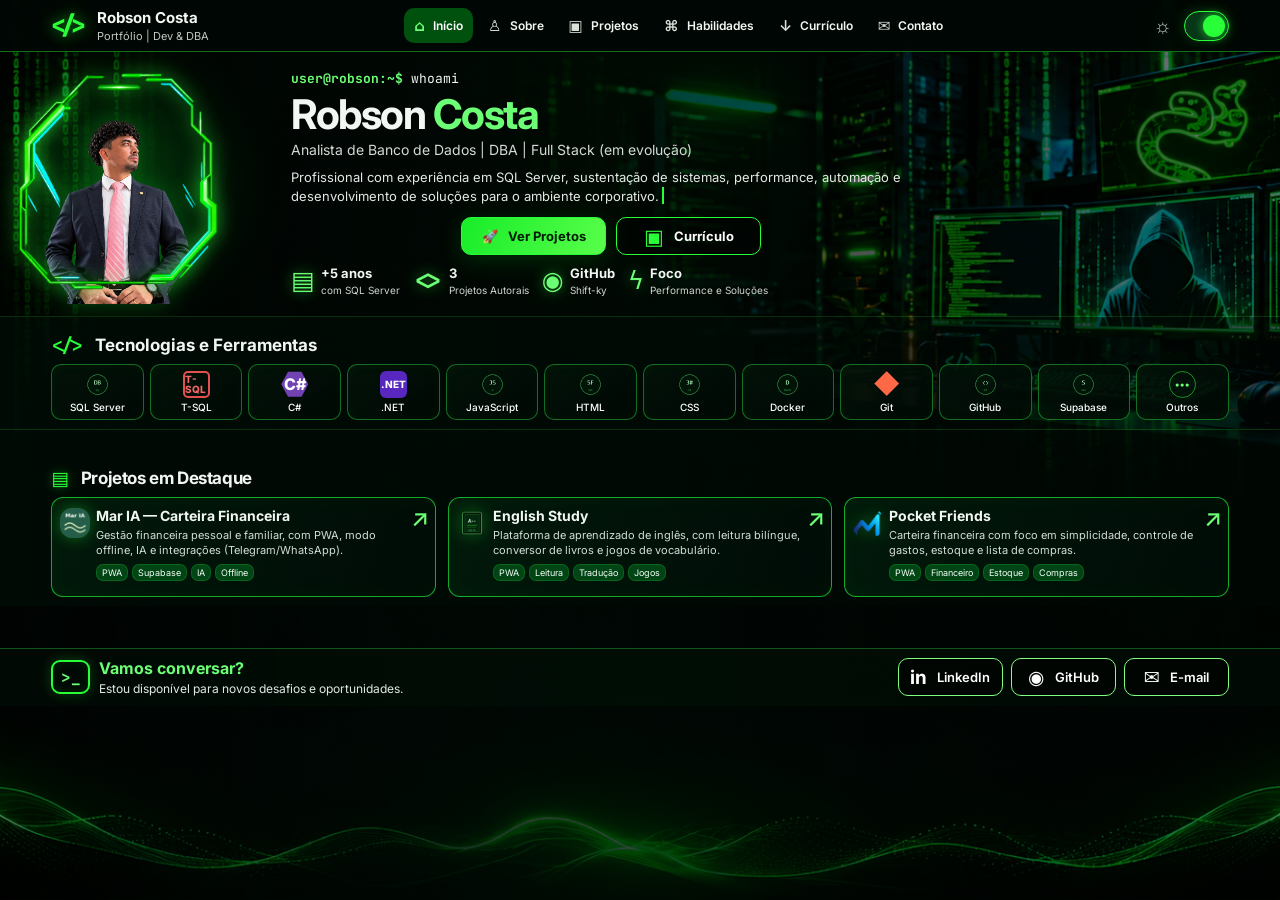
==== index.html @ 3d643eb2 "Centralizar botões de Projetos e Currículo no desktop" ====
<!doctype html>
<html lang="pt-BR">
  <head>
    <meta charset="utf-8" />
    <meta name="viewport" content="width=device-width, initial-scale=1" />
    <meta name="theme-color" content="#020805" />
    <meta name="description" content="Portfólio de Robson Costa, profissional de SQL Server, sustentação de sistemas e desenvolvimento." />
    <title>Robson Costa | Portfólio Dev &amp; DBA</title>
    <link rel="icon" href="icons/projects/mar-ia-icon-512.png" />
    <link rel="preconnect" href="https://fonts.googleapis.com" />
    <link rel="preconnect" href="https://fonts.gstatic.com" crossorigin />
    <link href="https://fonts.googleapis.com/css2?family=Inter:wght@400;500;600;700;800&family=JetBrains+Mono:wght@500;600&display=swap" rel="stylesheet" />
    <style>
:root {
  color-scheme: dark;
  --bg: #020805;
  --panel: rgba(1, 15, 8, .82);
  --panel-strong: #04140b;
  --text: #f3f7f3;
  --muted: #c1c9c3;
  --green: #29ff38;
  --green-soft: #6cff76;
  --line: rgba(41, 255, 56, .58);
  --header-height: 62px;
  font-family: Inter, system-ui, sans-serif;
}
* { box-sizing: border-box; }
html { scroll-behavior: smooth; scroll-padding-top: calc(var(--header-height) + 14px); }
body { margin: 0; color: var(--text); background: var(--bg) url("backgrounds/matrix_verde.png") center top / cover fixed no-repeat; min-width: 320px; }
body::before { content: ""; position: fixed; z-index: -1; inset: 0; background: linear-gradient(90deg, rgba(0,0,0,.45), rgba(0,8,4,.82) 36%, rgba(0,0,0,.48)); }
.matrix-overlay { display: none; }
.site-header { height: var(--header-height); width: 100%; position: sticky; top: 0; z-index: 20; display: flex; align-items: center; justify-content: space-between; gap: 22px; padding: 0 clamp(20px, 5vw, 82px); background: rgba(1, 7, 4, .93); border-bottom: 1px solid rgba(40, 255, 65, .42); backdrop-filter: blur(14px); }
.brand { display: flex; align-items: center; gap: 11px; color: var(--text); text-decoration: none; flex-shrink: 0; }
.brand-mark { font-family: "JetBrains Mono", monospace; font-size: 31px; font-weight: 800; line-height: 1; letter-spacing: -5px; color: var(--green); padding-right: 5px; text-shadow: 0 0 15px rgba(41,255,56,.65); }
.brand strong,.brand small { display: block; white-space: nowrap; }
.brand strong { font-size: 15px; line-height: 1.2; }
.brand small { margin-top: 2px; font-size: 11px; color: var(--muted); }
.main-nav { display: flex; align-items: center; justify-content: center; gap: clamp(2px, 1.1vw, 16px); }
.nav-link { display: inline-flex; align-items: center; gap: 8px; padding: 12px 15px; color: var(--text); text-decoration: none; font-size: 13px; font-weight: 600; border-radius: 10px; transition: color .18s, background .18s, transform .18s; white-space: nowrap; }
.nav-link span { font-size: 15px; color: #d9e2db; }
.nav-link:hover,.nav-link.active { color: white; background: rgba(0, 161, 27, .48); }
.nav-link:hover { transform: translateY(-1px); }
.nav-link.active span { color: var(--green-soft); }
.theme-toggle { display: flex; align-items: center; gap: 12px; border: 0; background: transparent; color: #c3d2c7; cursor: pointer; padding: 6px 0 6px 5px; flex-shrink: 0; }
.sun { font-size: 20px; line-height: 1; }
.switch { width: 45px; height: 30px; border: 1px solid var(--green); border-radius: 99px; background: #073618; position: relative; box-shadow: 0 0 13px rgba(41,255,56,.22); }
.switch i { position: absolute; top: 3px; right: 3px; width: 22px; height: 22px; background: var(--green); border-radius: 50%; box-shadow: 0 0 10px rgba(41,255,56,.75); transition: transform .2s; }
.menu-toggle { display: none; }
main { position: relative; z-index: 1; width: min(100%, 1600px); margin: auto; }
.hero { min-height: 402px; display: grid; grid-template-columns: minmax(250px, 27%) minmax(490px, 43%) 1fr; align-items: center; position: relative; padding: 16px clamp(28px, 5vw, 82px) 22px; isolation: isolate; overflow: hidden; border-bottom: 1px solid rgba(38, 255, 59, .16); }
.hero-art { position: absolute; z-index: -1; inset: 0; background: linear-gradient(90deg, rgba(2,8,5,.12), rgba(2,8,5,.08) 45%, rgba(2,8,5,.12)); }
.portrait-stage { width: min(100%, 330px); height: 368px; justify-self: center; position: relative; display: grid; place-items: end center; scroll-margin-top: 80px; }
.portrait-glow { position: absolute; width: 75%; height: 75%; bottom: 13%; border-radius: 50%; background: rgba(13, 255, 52, .18); filter: blur(40px); }
.portrait { position: relative; z-index: 1; height: 101%; width: 89%; object-fit: contain; object-position: center bottom; filter: drop-shadow(0 0 12px rgba(26,255,54,.24)); }
.portrait-frame { position: absolute; z-index: 2; inset: 0; width: 100%; height: 100%; object-fit: fill; filter: drop-shadow(0 0 9px rgba(41,255,56,.7)); pointer-events: none; }
.hero-content { max-width: 590px; padding: 8px 0 0 2px; }
.terminal-line { margin: 0 0 9px; font-family: "JetBrains Mono", monospace; font-size: 15px; }
.terminal-line span { color: var(--green-soft); font-weight: 700; }
h1 { margin: 0; font-size: clamp(38px, 4vw, 51px); letter-spacing: -1.5px; line-height: 1.1; }
h1 em { color: var(--green-soft); font-style: normal; }
.role { margin: 5px 0 18px; color: #d5dad6; font-size: clamp(14px, 1.25vw, 17px); }
.intro { max-width: 530px; margin: 0; color: #e5e9e6; font-size: 15px; line-height: 1.52; }
.cursor { display: inline-block; width: 2px; height: 17px; vertical-align: -3px; margin-left: 3px; background: var(--green); animation: blink 1s step-end infinite; }
@keyframes blink { 50% { opacity: 0; } }
.hero-actions { display: flex; flex-wrap: wrap; gap: 18px; margin-top: 19px; }
.button { min-height: 46px; min-width: 178px; display: inline-flex; align-items: center; justify-content: center; gap: 10px; padding: 0 18px; border: 1.5px solid var(--green); border-radius: 10px; color: white; text-decoration: none; font-size: 14px; font-weight: 700; transition: transform .18s, box-shadow .18s, background .18s; }
.button:hover,.contact-button:hover { transform: translateY(-2px); box-shadow: 0 0 18px rgba(41,255,56,.25); }
.button-primary { color: #001d06; background: linear-gradient(115deg, #17ec29, #59ff4a); box-shadow: 0 5px 22px rgba(20,255,38,.16); }
.button-outline { background: rgba(0,0,0,.45); }
.button-outline span { font-size: 21px; color: var(--green); }
.stats { display: flex; align-items: center; gap: clamp(15px, 2vw, 29px); margin-top: 27px; scroll-margin-top: 88px; }
.stat { min-width: max-content; display: flex; align-items: center; gap: 8px; color: var(--text); text-decoration: none; }
.stat-icon { color: var(--green-soft); font-size: 30px; line-height: 1; text-shadow: 0 0 14px rgba(41,255,56,.55); }
.stat-icon.code { font-family: "JetBrains Mono", monospace; font-weight: 700; }
.stat-icon.github { font-size: 34px; }
.stat-icon.bolt { font-size: 39px; }
.stat strong,.stat small { display: block; white-space: nowrap; }
.stat strong { font-size: 15px; }
.stat small { margin-top: 3px; color: #d0d7d1; font-size: 10px; }
.section-wrap { padding-left: clamp(22px, 5vw, 82px); padding-right: clamp(22px, 5vw, 82px); }
.technology-section { padding-top: 11px; padding-bottom: 16px; border-bottom: 1px solid rgba(38,255,59,.17); background: linear-gradient(90deg, rgba(0,14,7,.68), rgba(0,9,5,.45)); }
.section-kicker { display: flex; align-items: center; gap: 11px; margin: 0 0 8px; font-size: 17px; line-height: 1.4; }
.kicker-icon { font-family: "JetBrains Mono", monospace; color: var(--green); font-size: 22px; font-weight: 700; }
.technology-grid { display: grid; grid-template-columns: repeat(12, minmax(72px, 1fr)); gap: 11px; }
.technology-card { min-height: 77px; display: flex; flex-direction: column; justify-content: center; align-items: center; gap: 4px; padding: 6px; border: 1px solid rgba(52,255,78,.4); border-radius: 10px; background: linear-gradient(145deg, rgba(3,20,10,.83), rgba(0,9,5,.91)); box-shadow: inset 0 0 14px rgba(24,255,51,.035); color: white; font-size: 11px; font-weight: 500; transition: transform .16s,border-color .16s; }
.technology-card:hover { transform: translateY(-3px); border-color: var(--green); }
.technology-card img { width: 35px; height: 35px; object-fit: contain; }
.text-logo { width: 36px; height: 35px; display: grid; place-items: center; font-weight: 800; line-height: 1; }
.sql-logo { color: #ef6868; font-size: 13px; border: 2px solid #e35050; border-radius: 5px; }
.csharp-logo { width: 34px; height: 34px; background: #7042b2; color: white; font-size: 16px; clip-path: polygon(25% 4%,75% 4%,100% 50%,75% 96%,25% 96%,0 50%); }
.dotnet-logo { background: #5727bf; color: white; font-size: 13px; border-radius: 6px; }
.git-logo { color: #ff6847; font-size: 34px; transform: rotate(0deg); }
.more-logo { border: 1px solid rgba(41,255,56,.55); border-radius: 50%; color: var(--green-soft); letter-spacing: 1px; font-size: 13px; }
.projects-section { padding-top: 15px; padding-bottom: 30px; background: linear-gradient(90deg, rgba(0,13,7,.66), rgba(0,8,4,.72)); }
.section-title { display: flex; align-items: center; gap: 12px; margin: 0 0 14px; font-size: 22px; letter-spacing: -.4px; }
.title-icon { color: var(--green); font-size: 24px; text-shadow: 0 0 10px rgba(41,255,56,.5); }
.projects-grid { display: grid; grid-template-columns: repeat(3, minmax(0, 1fr)); gap: 26px; }
.project-card { min-height: 132px; display: grid; grid-template-columns: 58px 1fr 19px; align-items: start; gap: 13px; position: relative; padding: 15px 16px; border: 1px solid rgba(32,255,61,.65); border-radius: 12px; background: linear-gradient(110deg, rgba(2,28,12,.9), rgba(0,12,7,.92)); box-shadow: inset 0 0 24px rgba(20,255,40,.035); transition: transform .18s, box-shadow .18s; }
.project-card:hover { transform: translateY(-3px); box-shadow: 0 7px 25px rgba(0,255,45,.1), inset 0 0 22px rgba(20,255,40,.04); }
.project-icon { width: 52px; height: 52px; margin-top: 2px; border-radius: 12px; object-fit: contain; filter: drop-shadow(0 0 8px rgba(40,255,53,.35)); }
.project-copy h3 { margin: 1px 0 7px; font-size: 16px; line-height: 1.25; }
.project-copy p { margin: 0; color: #d4ddd6; font-size: 12px; line-height: 1.5; }
.tags { display: flex; flex-wrap: wrap; gap: 6px; margin-top: 9px; }
.tags span { padding: 4px 9px; border: 1px solid rgba(40,255,56,.18); border-radius: 7px; background: rgba(2,95,28,.66); color: #f5fff5; font-size: 10px; line-height: 1; }
.project-link { color: var(--green-soft); font-size: 24px; font-weight: 500; line-height: 1; text-decoration: none; }
.project-link:hover { color: white; }
.contact-section { min-height: 108px; position: relative; display: flex; align-items: center; justify-content: space-between; gap: 24px; padding: 18px clamp(22px, 5vw, 82px); overflow: hidden; border-top: 1px solid rgba(53,255,70,.31); background: linear-gradient(90deg, rgba(0,10,5,.88), rgba(0,17,6,.7), rgba(0,10,5,.88)); }
.wave-divider { display: none; }
.contact-intro,.contact-actions { position: relative; z-index: 1; }
.contact-intro { display: flex; align-items: center; gap: 17px; }
.terminal-icon { width: 53px; height: 46px; display: grid; place-items: center; border: 2px solid var(--green); border-radius: 9px; color: var(--green-soft); font-family: "JetBrains Mono", monospace; font-size: 22px; font-weight: 700; box-shadow: 0 0 13px rgba(41,255,56,.23), inset 0 0 12px rgba(41,255,56,.1); }
.contact-intro h2 { margin: 0 0 3px; color: var(--green-soft); font-size: 19px; }
.contact-intro p { margin: 0; color: #e3e9e4; font-size: 14px; }
.contact-actions { display: flex; gap: 18px; }
.contact-button { min-width: 168px; min-height: 47px; display: flex; align-items: center; justify-content: center; gap: 10px; padding: 0 14px; border: 1.3px solid #80ff7f; border-radius: 10px; background: rgba(0,0,0,.48); color: white; text-decoration: none; font-weight: 600; transition: transform .18s, box-shadow .18s; }
.contact-button b { font-size: 19px; }
body.light-theme { color-scheme: light; --bg: #e9f1e9; --panel: rgba(241,255,242,.9); --panel-strong: #effbf0; --text: #122117; --muted: #46564a; --line: rgba(0,131,29,.45); background-color: var(--bg); }
body.light-theme::before { background: rgba(230,242,231,.74); }
body.light-theme .site-header { background: rgba(239,250,240,.95); }
body.light-theme .nav-link,body.light-theme .stat { color: #122117; }
body.light-theme .nav-link span,body.light-theme .stat small { color: #435247; }
body.light-theme .hero-art { opacity: .17; }
body.light-theme .role,body.light-theme .intro,body.light-theme .contact-intro p,.light-theme .project-copy p { color: #26372a; }
body.light-theme .technology-section,body.light-theme .projects-section { background: rgba(237,249,238,.72); }
body.light-theme .technology-card,body.light-theme .project-card { background: rgba(244,255,245,.92); color: #142217; }
body.light-theme .contact-section { background: rgba(227,244,229,.92); }
body.light-theme .contact-button { color: #122117; background: rgba(255,255,255,.75); }
body.light-theme .switch i { transform: translateX(-14px); background: #e8ff87; }
@media (max-width: 1200px) {
  .site-header { padding-inline: 25px; gap: 10px; }
  .nav-link { padding-inline: 10px; font-size: 12px; gap: 5px; }
  .hero { grid-template-columns: minmax(210px, 25%) minmax(420px, 55%) 1fr; padding-inline: 28px; }
  .technology-grid { grid-template-columns: repeat(6, minmax(75px, 1fr)); }
  .projects-grid { gap: 14px; }
  .project-card { grid-template-columns: 44px 1fr 16px; gap: 9px; padding: 13px 11px; }
  .project-icon { width: 42px; height: 42px; }
  .contact-button { min-width: 130px; }
}
@media (max-width: 850px) {
  :root { --header-height: 60px; }
  .site-header { padding-inline: 19px; }
  .menu-toggle { width: 38px; height: 38px; display: flex; flex-direction: column; align-items: center; justify-content: center; gap: 5px; margin-left: auto; border: 1px solid rgba(41,255,56,.5); border-radius: 8px; background: rgba(0,20,8,.8); cursor: pointer; }
  .menu-toggle span { width: 18px; height: 2px; background: var(--green); }
  .main-nav { display: none; position: absolute; top: calc(var(--header-height) - 1px); right: 12px; left: 12px; align-items: stretch; flex-direction: column; padding: 10px; border: 1px solid rgba(41,255,56,.45); border-radius: 0 0 13px 13px; background: rgba(1,9,4,.98); box-shadow: 0 12px 24px rgba(0,0,0,.45); }
  .main-nav.open { display: flex; }
  .nav-link { padding: 12px 14px; font-size: 14px; }
  .theme-toggle { margin-left: 0; }
  .hero { grid-template-columns: minmax(190px, 34%) 1fr; gap: 20px; min-height: 390px; padding-inline: 23px; }
  .hero-art { left: 20%; }
  .portrait-stage { height: 320px; }
  .hero-content { padding: 0; }
  h1 { font-size: clamp(35px, 6vw, 46px); }
  .stats { flex-wrap: wrap; gap: 14px 22px; }
  .projects-grid { grid-template-columns: 1fr; }
  .project-card { grid-template-columns: 56px 1fr 22px; padding: 15px; }
  .project-icon { width: 50px; height: 50px; }
  .contact-section { align-items: flex-start; flex-direction: column; }
  .contact-actions { width: 100%; }
  .contact-button { flex: 1; }
}
@media (max-width: 560px) {
  body { background-position: 42% top; }
  .brand-mark { font-size: 26px; }
  .brand strong { font-size: 14px; }
  .brand small { font-size: 10px; }
  .theme-toggle { gap: 7px; }
  .switch { width: 39px; height: 27px; }
  .switch i { width: 19px; height: 19px; }
  body.light-theme .switch i { transform: translateX(-11px); }
  .hero { display: flex; flex-direction: column; gap: 0; padding: 20px 20px 25px; text-align: center; }
  .hero-art { inset: 0; background-position: 67% center; opacity: .44; }
  .portrait-stage { width: min(73vw, 280px); height: min(77vw, 290px); min-height: 230px; margin: 0 auto 7px; }
  .hero-content { width: 100%; }
  .terminal-line { font-size: 13px; }
  h1 { font-size: 40px; }
  .role { font-size: 13px; margin-bottom: 12px; }
  .intro { font-size: 13px; }
  .hero-actions { justify-content: center; gap: 10px; margin-top: 16px; }
  .button { min-width: 0; min-height: 43px; padding-inline: 13px; font-size: 12px; }
  .stats { justify-content: center; gap: 12px 18px; margin-top: 22px; }
  .stat { gap: 5px; text-align: left; }
  .stat-icon { font-size: 24px; }
  .stat-icon.github { font-size: 27px; }
  .stat-icon.bolt { font-size: 32px; }
  .stat strong { font-size: 12px; }
  .stat small { font-size: 9px; }
  .section-wrap { padding-inline: 18px; }
  .technology-section { padding-top: 13px; }
  .section-kicker { font-size: 15px; }
  .technology-grid { grid-template-columns: repeat(3, minmax(0, 1fr)); gap: 8px; }
  .technology-card { min-height: 72px; }
  .projects-section { padding-top: 16px; padding-bottom: 21px; }
  .section-title { font-size: 19px; }
  .project-copy h3 { font-size: 14px; }
  .project-copy p { font-size: 11px; }
  .tags { gap: 5px; }
  .tags span { padding: 4px 7px; font-size: 9px; }
  .contact-section { padding: 18px; gap: 17px; }
  .contact-intro { gap: 11px; }
  .terminal-icon { width: 45px; height: 42px; font-size: 19px; }
  .contact-intro h2 { font-size: 17px; }
  .contact-intro p { font-size: 11px; }
  .contact-actions { gap: 7px; }
  .contact-button { min-width: 0; min-height: 42px; gap: 6px; padding: 0 8px; font-size: 11px; }
}
@media (prefers-reduced-motion: reduce) { html { scroll-behavior: auto; } *,*::before,*::after { animation-duration: .01ms !important; animation-iteration-count: 1 !important; transition-duration: .01ms !important; } }



/* Ajustes aplicados à página principal publicada */
:root { --header-height: 62px; }
.site-header { gap: 14px; }
.brand-mark { font-size: 25px; }
.main-nav { gap: 5px; }
.nav-link { padding: 8px 10px; font-size: 11px; }
.hero { min-height: 330px; padding-top: 8px; padding-bottom: 12px; gap: 12px; }
.portrait-stage { width: min(100%, 270px); height: 295px; }
.portrait { max-height: 270px; }
h1 { font-size: clamp(34px, 3.3vw, 44px); }
.role { margin-bottom: 10px; font-size: 14px; }
.intro { max-width: 460px; font-size: 13px; line-height: 1.4; }
.hero-actions { gap: 10px; margin-top: 13px; }
.stats { gap: 16px; margin-top: 17px; }
.technology-section { padding-top: 8px; padding-bottom: 11px; }
.section-kicker, .section-title { margin-bottom: 10px; }
.technology-grid { gap: 8px; }
.technology-card { min-height: 58px; gap: 3px; font-size: 10px; }
.projects-section { padding-top: 10px; padding-bottom: 18px; }
.projects-grid { gap: 10px; }
.project-card { min-height: 112px; grid-template-columns: 46px 1fr 18px; gap: 9px; padding: 11px 12px; }
.project-icon { width: 44px; height: 44px; }
.project-copy h3 { font-size: 14px; }
.project-copy p { margin-top: 4px; font-size: 10px; line-height: 1.35; }
.tags { gap: 4px; }
.tags span { padding: 3px 6px; font-size: 9px; }
.contact-section { min-height: 88px; padding-top: 12px; padding-bottom: 12px; }
.contact-intro h2 { font-size: 17px; }
.contact-intro p { font-size: 11px; }
.contact-button { min-width: 105px; min-height: 38px; padding: 0 10px; font-size: 11px; }

@media (max-width: 850px) {
  .hero { min-height: 320px; }
  .portrait-stage { width: min(100%, 245px); height: 270px; }
  .stats { gap: 10px 15px; margin-top: 14px; }
}

@media (max-width: 560px) {
  :root { --header-height: 56px; }
  .hero { min-height: 0; padding: 12px 16px 18px; }
  .portrait-stage { width: min(64vw, 220px); height: min(66vw, 225px); min-height: 190px; margin-bottom: 4px; }
  h1 { font-size: 34px; }
  .role { margin: 5px 0 8px; font-size: 12px; }
  .intro { max-width: 100%; font-size: 12px; line-height: 1.35; }
  .hero-actions { gap: 8px; margin-top: 11px; }
  .stats { gap: 8px 12px; margin-top: 12px; }
  .technology-section { padding-top: 9px; padding-bottom: 10px; }
  .section-kicker { font-size: 14px; }
  .technology-grid { gap: 6px; }
  .technology-card { min-height: 52px; font-size: 9px; }
  .projects-section { padding-top: 10px; padding-bottom: 14px; }
  .section-title { font-size: 17px; }
  .project-card { min-height: 0; grid-template-columns: 38px 1fr 14px; gap: 8px; padding: 9px; }
  .project-icon { width: 36px; height: 36px; }
  .project-copy h3 { font-size: 13px; }
  .project-copy p { margin-bottom: 7px; font-size: 10px; }
  .contact-section { min-height: 0; padding: 14px 16px; gap: 12px; }
  .contact-actions { gap: 6px; }
  .contact-button { min-height: 36px; }
}


@media (max-width: 900px) {
  .hero { min-height: 350px; }
  .portrait-stage { height: 260px; }
  .portrait { width: 78%; height: 86%; }
  .technology-card { min-height: 56px; }
}
@media (max-width: 640px) {
  .hero { min-height: 0; padding-top: 12px; padding-bottom: 20px; }
  .portrait-stage { height: 175px; }
  .portrait { width: min(58%, 170px); height: 92%; }
  .hero-content { padding-top: 0; }
  .intro { font-size: 13px; line-height: 1.45; }
  .hero-actions { margin-top: 12px; }
  .technology-section { padding-top: 8px; padding-bottom: 12px; }
  .technology-grid { gap: 7px; }
  .technology-card { min-height: 44px; }
  .projects-section { padding-top: 10px; padding-bottom: 15px; }
  .projects-grid { gap: 9px; }
  .project-card { min-height: 94px; padding: 9px 10px; }
  .project-card p { font-size: 10px; line-height: 1.35; }
  .contact-section { min-height: 0; padding-top: 16px; padding-bottom: 16px; }
}

/* Layout compacto para desktop, com todos os blocos na mesma tela. */
@media (min-width: 851px) {
  :root { --header-height: 52px; }
  .site-header { padding-inline: clamp(22px, 4vw, 64px); gap: 12px; }
  .nav-link { padding: 8px 10px; font-size: 12px; }

  .hero {
    min-height: 0;
    grid-template-columns: minmax(180px, 25%) minmax(0, 570px) 1fr;
    gap: 16px;
    padding: 10px clamp(22px, 4vw, 64px) 12px;
  }
  .portrait-stage { width: min(100%, 236px); height: clamp(198px, 33vh, 242px); left: -80px; }
  .portrait { width: 78%; height: 86%; }
  .hero-content { max-width: 680px; margin-inline-start: calc(-1 * clamp(32px, 18vw - 160px, 108px)); padding: 0; }
  .terminal-line { margin-bottom: 5px; font-size: 13px; }
  h1 { font-size: clamp(34px, 3.2vw, 44px); }
  .role { margin: 4px 0 10px; font-size: 14px; }
  .intro { max-width: 620px; font-size: 13px; line-height: 1.45; }
  .hero-actions { justify-content: center; gap: 10px; margin-top: 12px; }
  .button { min-height: 38px; min-width: 145px; font-size: 13px; }
  .stats { flex-wrap: wrap; gap: 7px 13px; margin-top: 10px; }
  .stat { gap: 6px; }
  .stat strong { font-size: 13px; }
  .stat-icon, .stat-icon.github, .stat-icon.bolt { font-size: 25px; }

  .section-wrap { padding-inline: clamp(22px, 4vw, 64px); }
  .technology-section, .projects-section { padding-block: 7px 9px; }
  .technology-section { padding-top: 17px; }
  .projects-section { padding-top: 37px; }
  .section-kicker, .section-title { margin-bottom: 6px; font-size: 17px; line-height: 1.25; }
  .kicker-icon, .title-icon { font-size: 19px; }
  .technology-grid { grid-template-columns: repeat(12, minmax(0, 1fr)); gap: 6px; }
  .technology-card { min-height: 56px; padding: 4px 2px; font-size: 10px; }
  .technology-card img, .text-logo { width: 27px; height: 27px; }
  .sql-logo, .dotnet-logo, .more-logo { font-size: 10px; }
  .git-logo { font-size: 26px; }

  .projects-grid { gap: 12px; }
  .project-card { min-height: 100px; grid-template-columns: 30px minmax(0, 1fr) 16px; gap: 6px; padding: 8px; }
  .project-icon { width: 30px; height: 30px; }
  .project-copy h3 { margin-bottom: 4px; font-size: 14px; }
  .project-copy p { margin-bottom: 5px; font-size: 11px; line-height: 1.35; }
  .tags { gap: 4px; margin-top: 6px; }
  .tags span { padding: 3px 5px; }

  .contact-section { min-height: 58px; margin-top: 42px; gap: 12px; padding: 9px clamp(22px, 4vw, 64px); }
  .contact-intro { gap: 9px; }
  .terminal-icon { width: 39px; height: 34px; font-size: 16px; flex-shrink: 0; }
  .contact-intro h2 { font-size: 16px; }
  .contact-intro p { font-size: 12px; }
  .contact-actions { gap: 8px; }
  .contact-button { min-width: 105px; min-height: 38px; padding-inline: 10px; font-size: 13px; }
}

@media (min-width: 851px) and (max-width: 1000px) {
  .nav-link span { display: none; }
}

</style>
  </head>
  <body>
    <div class="matrix-overlay" aria-hidden="true"></div>
    <header class="site-header">
      <a class="brand" href="#inicio" aria-label="Robson Costa, página inicial">
        <span class="brand-mark" aria-hidden="true">&lt;/&gt;</span>
        <span><strong>Robson Costa</strong><small>Portfólio | Dev &amp; DBA</small></span>
      </a>
      <button class="menu-toggle" aria-label="Abrir menu" aria-expanded="false"><span></span><span></span><span></span></button>
      <nav class="main-nav" aria-label="Navegação principal">
        <a class="nav-link active" href="#inicio"><span>⌂</span> Início</a>
        <a class="nav-link" href="#sobre"><span>♙</span> Sobre</a>
        <a class="nav-link" href="#projetos"><span>▣</span> Projetos</a>
        <a class="nav-link" href="#habilidades"><span>⌘</span> Habilidades</a>
        <a class="nav-link" href="https://github.com/Shift-ky/Curriculum/raw/refs/heads/main/curriculum/ROBSON1.1.pdf" download="ROBSON1.1.pdf"><span>↓</span> Currículo</a>
        <a class="nav-link" href="#contato"><span>✉</span> Contato</a>
      </nav>
      <button class="theme-toggle" aria-label="Alternar tema claro e escuro" title="Alternar tema"><span class="sun">☼</span><span class="switch"><i></i></span></button>
    </header>

    <main>
      <section class="hero" id="inicio" aria-labelledby="hero-title">
        <div class="hero-art" aria-hidden="true"></div>
        <div class="portrait-stage" id="sobre">
          <div class="portrait-glow"></div>
          <img class="portrait-frame" src="frames/Moldura%20Octogonal%20Neon%20Verde%20Transparente.png" alt="" />
          <img class="portrait" src="portrait/robson-transparent.png" alt="Retrato de Robson Costa" />
        </div>
        <div class="hero-content">
          <p class="terminal-line"><span>user@robson:~$</span> whoami</p>
          <h1 id="hero-title">Robson <em>Costa</em></h1>
          <p class="role">Analista de Banco de Dados | DBA | Full Stack (em evolução)</p>
          <p class="intro">Profissional com experiência em SQL Server, sustentação de sistemas, performance, automação e desenvolvimento de soluções para o ambiente corporativo.<b class="cursor" aria-hidden="true"></b></p>
          <div class="hero-actions">
            <a class="button button-primary" href="#projetos"><span aria-hidden="true">🚀</span> Ver Projetos</a>
            <a class="button button-outline" href="https://github.com/Shift-ky/Curriculum/raw/refs/heads/main/curriculum/ROBSON1.1.pdf" download="ROBSON1.1.pdf" target="_blank" rel="noopener noreferrer"><span aria-hidden="true">▣</span> Currículo</a>
          </div>
          <div class="stats" id="experiencia">
            <div class="stat"><span class="stat-icon database" aria-hidden="true">▤</span><div><strong>+5 anos</strong><small>com SQL Server</small></div></div>
            <div class="stat"><span class="stat-icon code" aria-hidden="true">&lt;&gt;</span><div><strong>3</strong><small>Projetos Autorais</small></div></div>
            <a class="stat stat-link" href="https://github.com/Shift-ky" target="_blank" rel="noreferrer"><span class="stat-icon github" aria-hidden="true">◉</span><div><strong>GitHub</strong><small>Shift-ky</small></div></a>
            <div class="stat"><span class="stat-icon bolt" aria-hidden="true">ϟ</span><div><strong>Foco</strong><small>Performance e Soluções</small></div></div>
          </div>
        </div>
      </section>

      <section class="technology-section section-wrap" id="habilidades" aria-labelledby="technology-title">
        <h2 class="section-kicker" id="technology-title"><span class="kicker-icon">&lt;/&gt;</span> Tecnologias e Ferramentas</h2>
        <div class="technology-grid">
          <div class="technology-card"><img src="icons/technologies/sql-server.png" alt="" /><span>SQL Server</span></div>
          <div class="technology-card"><span class="text-logo sql-logo">T-SQL</span><span>T-SQL</span></div>
          <div class="technology-card"><span class="text-logo csharp-logo">C#</span><span>C#</span></div>
          <div class="technology-card"><span class="text-logo dotnet-logo">.NET</span><span>.NET</span></div>
          <div class="technology-card"><img src="icons/technologies/javascript.png" alt="" /><span>JavaScript</span></div>
          <div class="technology-card"><img src="icons/technologies/html.png" alt="" /><span>HTML</span></div>
          <div class="technology-card"><img src="icons/technologies/css.png" alt="" /><span>CSS</span></div>
          <div class="technology-card"><img src="icons/technologies/docker.png" alt="" /><span>Docker</span></div>
          <div class="technology-card"><span class="text-logo git-logo">◆</span><span>Git</span></div>
          <div class="technology-card"><img src="icons/technologies/github.png" alt="" /><span>GitHub</span></div>
          <div class="technology-card"><img src="icons/technologies/supabase.png" alt="" /><span>Supabase</span></div>
          <div class="technology-card"><span class="text-logo more-logo">•••</span><span>Outros</span></div>
        </div>
      </section>

      <section class="projects-section section-wrap" id="projetos" aria-labelledby="projects-title">
        <h2 class="section-title" id="projects-title"><span class="title-icon" aria-hidden="true">▤</span> Projetos em Destaque</h2>
        <div class="projects-grid">
          <article class="project-card">
            <img class="project-icon" src="icons/projects/mar-ia-icon-512.png" alt="" />
            <div class="project-copy"><h3>Mar IA — Carteira Financeira</h3><p>Gestão financeira pessoal e familiar, com PWA, modo offline, IA e integrações (Telegram/WhatsApp).</p><div class="tags"><span>PWA</span><span>Supabase</span><span>IA</span><span>Offline</span></div></div>
            <a class="project-link" href="https://github.com/Shift-ky/Mar-IA" target="_blank" rel="noreferrer" aria-label="Ver Mar IA no GitHub">↗</a>
          </article>
          <article class="project-card">
            <img class="project-icon" src="icons/projects/english-study-icon.png" alt="" />
            <div class="project-copy"><h3>English Study</h3><p>Plataforma de aprendizado de inglês, com leitura bilíngue, conversor de livros e jogos de vocabulário.</p><div class="tags"><span>PWA</span><span>Leitura</span><span>Tradução</span><span>Jogos</span></div></div>
            <a class="project-link" href="https://github.com/Shift-ky?tab=repositories" target="_blank" rel="noreferrer" aria-label="Ver projetos de Robson no GitHub">↗</a>
          </article>
          <article class="project-card">
            <img class="project-icon" src="icons/projects/pocket-friends-icon.png" alt="" />
            <div class="project-copy"><h3>Pocket Friends</h3><p>Carteira financeira com foco em simplicidade, controle de gastos, estoque e lista de compras.</p><div class="tags"><span>PWA</span><span>Financeiro</span><span>Estoque</span><span>Compras</span></div></div>
            <a class="project-link" href="https://github.com/Shift-ky/pocket-friend-balance" target="_blank" rel="noreferrer" aria-label="Ver Pocket Friends no GitHub">↗</a>
          </article>
        </div>
      </section>

      <footer class="contact-section" id="contato">
        <img class="wave-divider" src="dividers/neon-wave-divider.png" alt="" aria-hidden="true" />
        <div class="contact-intro"><span class="terminal-icon" aria-hidden="true">&gt;_</span><div><h2>Vamos conversar?</h2><p>Estou disponível para novos desafios e oportunidades.</p></div></div>
        <div class="contact-actions">
          <a class="contact-button" href="https://www.linkedin.com/in/robson-costa-81202912b/" target="_blank" rel="noreferrer"><b aria-hidden="true">in</b> LinkedIn</a>
          <a class="contact-button" href="https://github.com/Shift-ky" target="_blank" rel="noreferrer"><b aria-hidden="true">◉</b> GitHub</a>
          <a class="contact-button" href="mailto:"><b aria-hidden="true">✉</b> E-mail</a>
        </div>
      </footer>
    </main>
    <script>
const themeButton = document.querySelector('.theme-toggle');
const menuButton = document.querySelector('.menu-toggle');
const navigation = document.querySelector('.main-nav');

themeButton.addEventListener('click', () => {
  document.body.classList.toggle('light-theme');
  const light = document.body.classList.contains('light-theme');
  themeButton.setAttribute('aria-pressed', String(light));
  document.querySelector('meta[name="theme-color"]').content = light ? '#e9f1e9' : '#020805';
});

menuButton.addEventListener('click', () => {
  const isOpen = navigation.classList.toggle('open');
  menuButton.setAttribute('aria-expanded', String(isOpen));
  menuButton.setAttribute('aria-label', isOpen ? 'Fechar menu' : 'Abrir menu');
});

navigation.querySelectorAll('a').forEach((link) => {
  link.addEventListener('click', () => {
    navigation.classList.remove('open');
    menuButton.setAttribute('aria-expanded', 'false');
    menuButton.setAttribute('aria-label', 'Abrir menu');
    if (link.classList.contains('nav-link')) {
      navigation.querySelectorAll('.nav-link').forEach((item) => item.classList.remove('active'));
      link.classList.add('active');
    }
  });
});

try {
  const saved = JSON.parse(localStorage.getItem('robson-portfolio-editor-v1') || '{}');
  const escapeHTML = (value) => String(value).replace(/[&<>"]/g, (char) => ({'&':'&amp;','<':'&lt;','>':'&gt;','"':'&quot;'}[char]));
  if (saved.name) { const parts = saved.name.trim().split(/\s+/).filter(Boolean); document.querySelector('.hero-content h1').innerHTML = parts.length > 1 ? escapeHTML(parts.slice(0, -1).join(' ')) + ' <em>' + escapeHTML(parts.at(-1)) + '</em>' : escapeHTML(saved.name); }
  if (saved.role) document.querySelector('.role').textContent = saved.role;
  if (saved.intro) document.querySelector('.intro').textContent = saved.intro;
  if (saved.photo) document.querySelector('.portrait').src = saved.photo;
  const portrait = document.querySelector('.portrait');
  portrait.style.transform = 'translateY(' + (Number(saved.vertical) || 0) + 'px) scale(' + ((Number(saved.scale) || 100) / 100) + ')';
  const linkedin = [...document.querySelectorAll('.contact-button')].find((link) => link.href.includes('linkedin.com'));
  if (linkedin && saved.linkedin) linkedin.href = saved.linkedin;
  const email = [...document.querySelectorAll('.contact-button')].find((link) => link.textContent.includes('E-mail'));
  if (email && saved.email) email.href = 'mailto:' + saved.email;
  const cv = document.querySelector('.hero-actions .button-outline');
  if (cv && saved.resume) { cv.href = saved.resume; cv.download = 'curriculo.pdf'; cv.target = '_blank'; cv.rel = 'noopener noreferrer'; }
} catch (error) { console.warn('Não foi possível carregar as alterações do editor.', error); }

</script>
  </body>
</html>
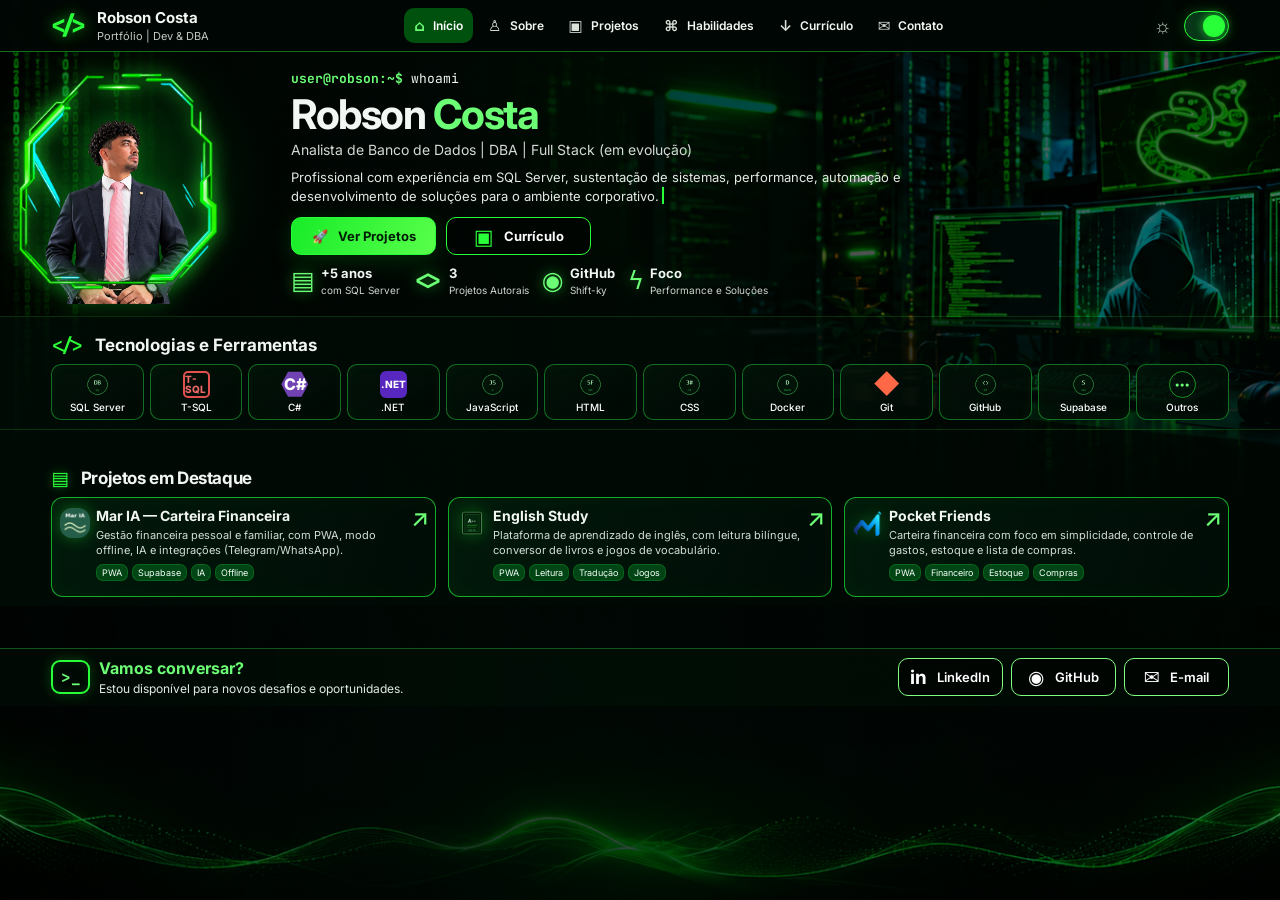
==== commit 75304a42: "Restaurar alinhamento anterior dos botões no desktop" ====
--- a/index.html
+++ b/index.html
@@ -311,7 +311,7 @@
   h1 { font-size: clamp(34px, 3.2vw, 44px); }
   .role { margin: 4px 0 10px; font-size: 14px; }
   .intro { max-width: 620px; font-size: 13px; line-height: 1.45; }
-  .hero-actions { justify-content: center; gap: 10px; margin-top: 12px; }
+  .hero-actions { gap: 10px; margin-top: 12px; }
   .button { min-height: 38px; min-width: 145px; font-size: 13px; }
   .stats { flex-wrap: wrap; gap: 7px 13px; margin-top: 10px; }
   .stat { gap: 6px; }
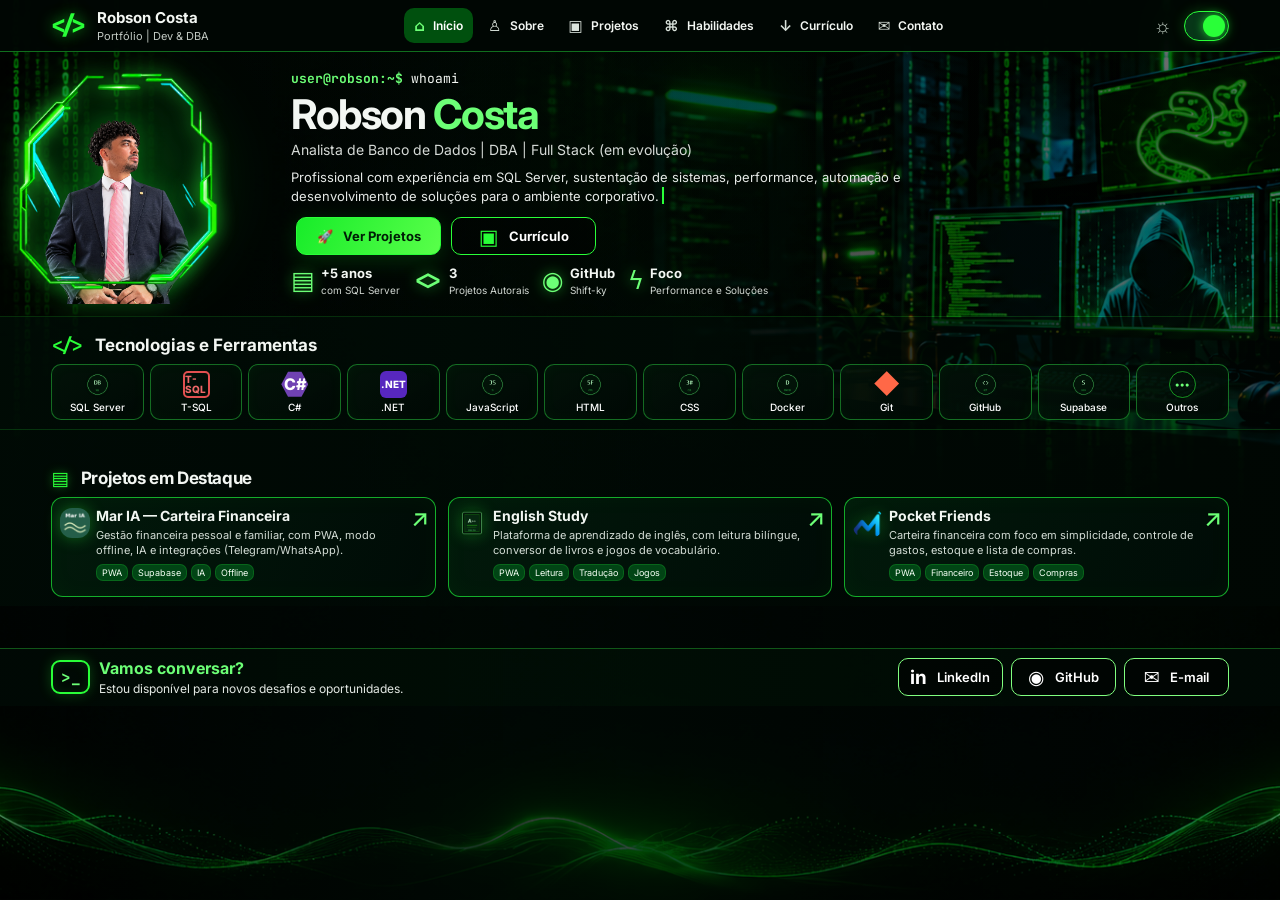
==== commit 3b7a74c5: "Alinhar botões à esquerda com recuo de 5 px" ====
--- a/index.html
+++ b/index.html
@@ -311,7 +311,7 @@
   h1 { font-size: clamp(34px, 3.2vw, 44px); }
   .role { margin: 4px 0 10px; font-size: 14px; }
   .intro { max-width: 620px; font-size: 13px; line-height: 1.45; }
-  .hero-actions { gap: 10px; margin-top: 12px; }
+  .hero-actions { justify-content: flex-start; gap: 10px; margin-top: 12px; padding-inline-start: 5px; }
   .button { min-height: 38px; min-width: 145px; font-size: 13px; }
   .stats { flex-wrap: wrap; gap: 7px 13px; margin-top: 10px; }
   .stat { gap: 6px; }
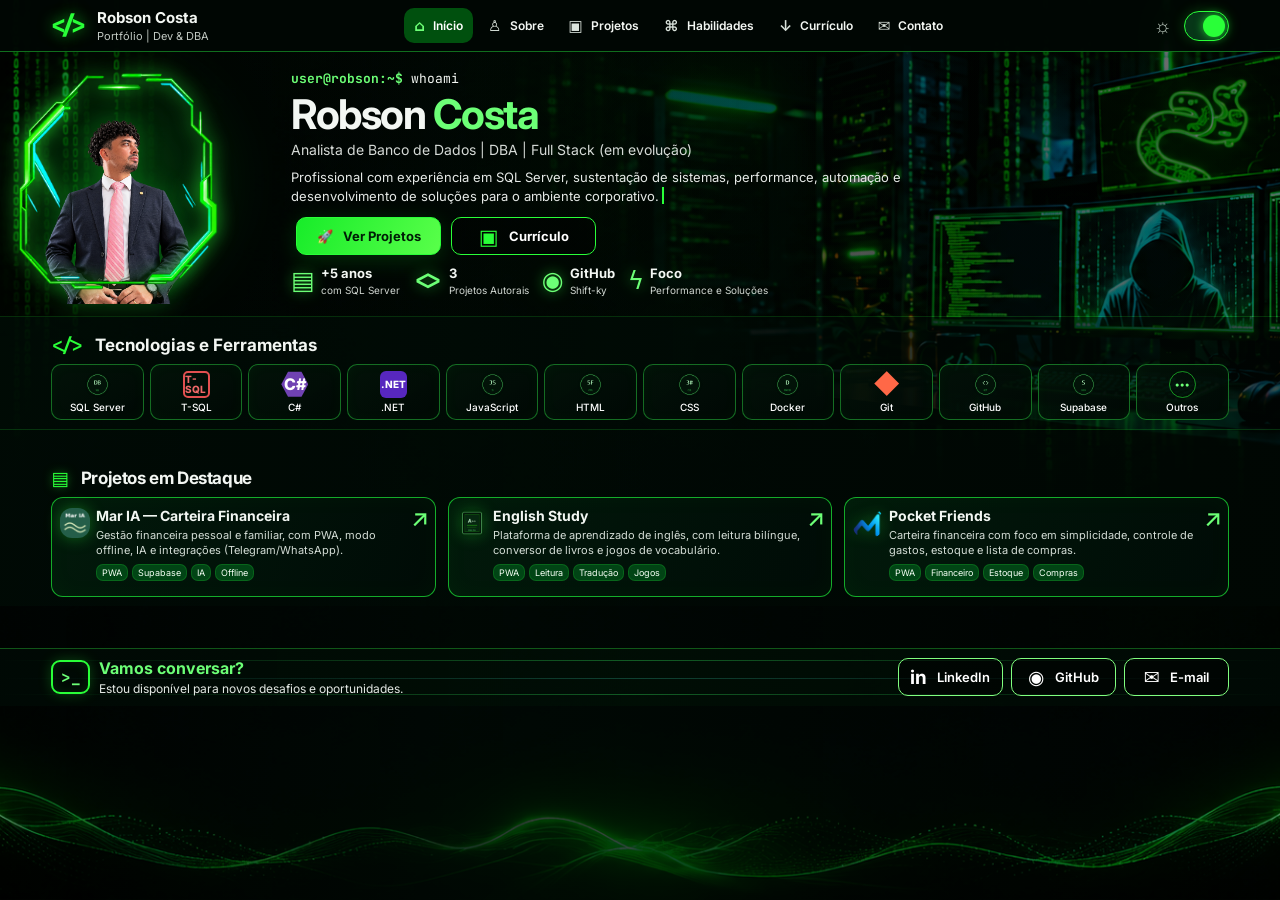
==== commit 6924468f: "Adicionar efeito de fibra óptica animado ao rodapé" ====
--- a/index.html
+++ b/index.html
@@ -351,6 +351,41 @@
   .nav-link span { display: none; }
 }
 
+
+/* Trilhas e pulsos de fibra óptica no rodapé. */
+.contact-section::before,
+.contact-section::after {
+  content: "";
+  position: absolute;
+  inset: 0;
+  pointer-events: none;
+  background-repeat: no-repeat;
+}
+.contact-section::before {
+  background-image: linear-gradient(90deg, transparent, #36ff6852, transparent),
+                    linear-gradient(90deg, transparent, #43fbd438, transparent),
+                    linear-gradient(90deg, transparent, #36ff6852, transparent);
+  background-size: 100% 1px;
+  background-position: 0 20%, 0 52%, 0 81%;
+}
+.contact-section::after {
+  background-image: linear-gradient(90deg, transparent, #21db4866 62%, #b8ffbd 95%, transparent),
+                    linear-gradient(90deg, transparent, #1ce9aa55 62%, #8cffea 95%, transparent),
+                    linear-gradient(90deg, transparent, #21db4866 62%, #b8ffbd 95%, transparent);
+  background-size: 150px 1px, 108px 1px, 185px 1px;
+  background-position: -200px 20%, -430px 52%, -660px 81%;
+  filter: drop-shadow(0 0 3px #36ff68);
+  opacity: .8;
+  animation: footer-fiber-flow 7s linear infinite;
+}
+body.light-theme .contact-section::after { opacity: .5; }
+@keyframes footer-fiber-flow {
+  to { background-position: calc(100% + 660px) 20%, calc(100% + 430px) 52%, calc(100% + 200px) 81%; }
+}
+@media (prefers-reduced-motion: reduce) {
+  .contact-section::after { animation: none; }
+}
+
 </style>
   </head>
   <body>
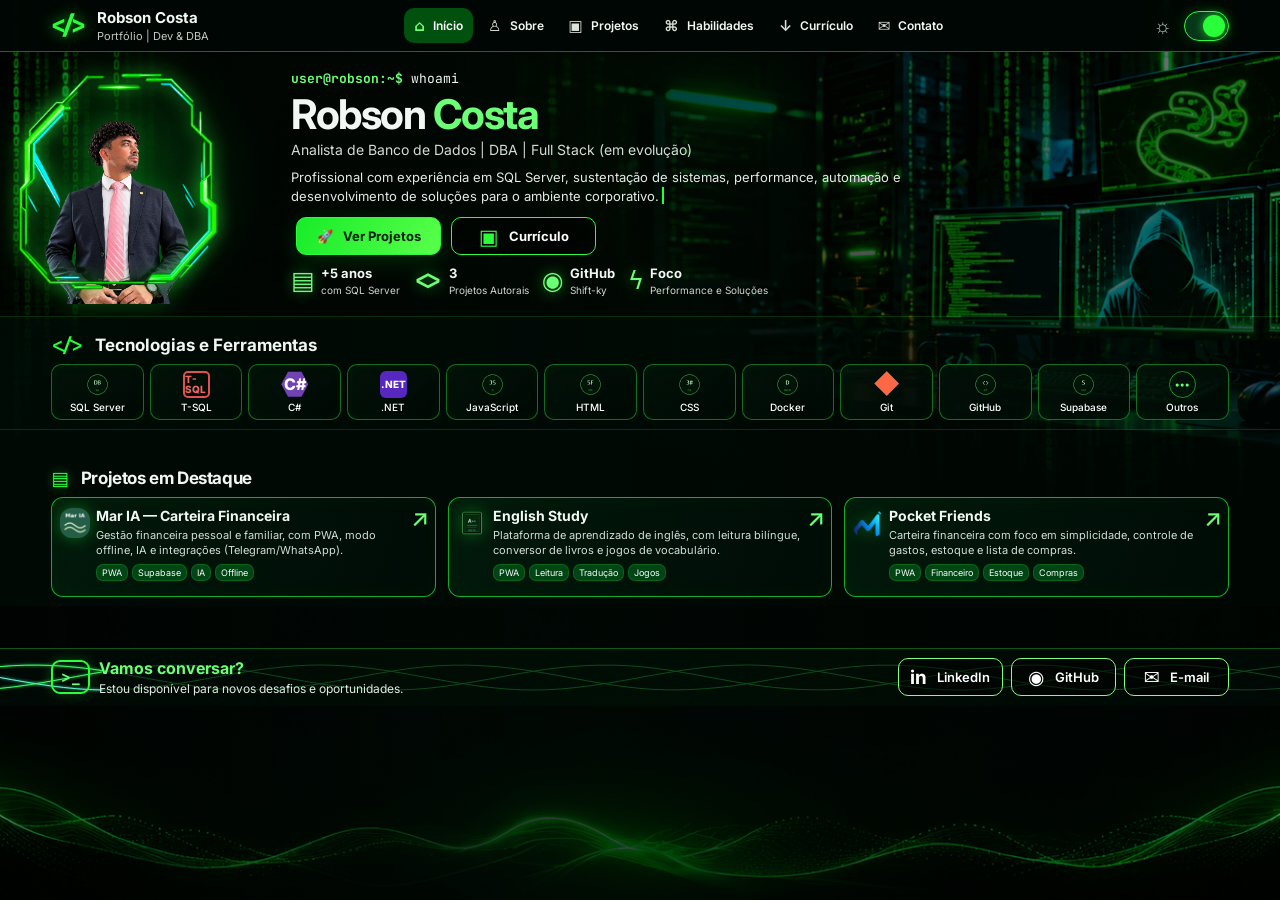
==== commit b705a378: "Entrelaçar fibras ópticas em ondas no rodapé" ====
--- a/index.html
+++ b/index.html
@@ -352,38 +352,37 @@
 }
 
 
-/* Trilhas e pulsos de fibra óptica no rodapé. */
-.contact-section::before,
-.contact-section::after {
-  content: "";
+/* Ondas entrelaçadas e pulsos de fibra óptica no rodapé. */
+.footer-fibers {
   position: absolute;
   inset: 0;
+  width: 100%;
+  height: 100%;
   pointer-events: none;
-  background-repeat: no-repeat;
-}
-.contact-section::before {
-  background-image: linear-gradient(90deg, transparent, #36ff6852, transparent),
-                    linear-gradient(90deg, transparent, #43fbd438, transparent),
-                    linear-gradient(90deg, transparent, #36ff6852, transparent);
-  background-size: 100% 1px;
-  background-position: 0 20%, 0 52%, 0 81%;
-}
-.contact-section::after {
-  background-image: linear-gradient(90deg, transparent, #21db4866 62%, #b8ffbd 95%, transparent),
-                    linear-gradient(90deg, transparent, #1ce9aa55 62%, #8cffea 95%, transparent),
-                    linear-gradient(90deg, transparent, #21db4866 62%, #b8ffbd 95%, transparent);
-  background-size: 150px 1px, 108px 1px, 185px 1px;
-  background-position: -200px 20%, -430px 52%, -660px 81%;
-  filter: drop-shadow(0 0 3px #36ff68);
-  opacity: .8;
+  color: #36ff68;
+}
+.footer-fibers path, .footer-fibers use {
+  fill: none;
+  stroke: currentColor;
+  stroke-width: 1;
+}
+.footer-fibers path { vector-effect: non-scaling-stroke; }
+.fiber-tracks { opacity: .25; }
+.fiber-pulse {
+  stroke-dasharray: 7 93;
+  stroke-linecap: round;
+  filter: drop-shadow(0 0 3px currentColor);
   animation: footer-fiber-flow 7s linear infinite;
 }
-body.light-theme .contact-section::after { opacity: .5; }
+.fiber-pulse:nth-child(2) { color: #60fbd9; animation-delay: -2.3s; }
+.fiber-pulse:nth-child(3) { animation-delay: -4.6s; }
+body.light-theme .footer-fibers { opacity: .55; }
 @keyframes footer-fiber-flow {
-  to { background-position: calc(100% + 660px) 20%, calc(100% + 430px) 52%, calc(100% + 200px) 81%; }
+  from { stroke-dashoffset: 7; }
+  to { stroke-dashoffset: -93; }
 }
 @media (prefers-reduced-motion: reduce) {
-  .contact-section::after { animation: none; }
+  .fiber-pulse { display: none; }
 }
 
 </style>
@@ -473,6 +472,16 @@
       </section>
 
       <footer class="contact-section" id="contato">
+        <svg class="footer-fibers" viewBox="0 0 1440 100" preserveAspectRatio="none" aria-hidden="true" focusable="false">
+          <g class="fiber-tracks">
+            <path id="footer-fiber-1" pathLength="100" d="M0 50.0 C40 61.5 80 72.0 120 72.0 C160 72.0 200 61.5 240 50.0 C280 38.5 320 28.0 360 28.0 C400 28.0 440 38.5 480 50.0 C520 61.5 560 72.0 600 72.0 C640 72.0 680 61.5 720 50.0 C760 38.5 800 28.0 840 28.0 C880 28.0 920 38.5 960 50.0 C1000 61.5 1040 72.0 1080 72.0 C1120 72.0 1160 61.5 1200 50.0 C1240 38.5 1280 28.0 1320 28.0 C1360 28.0 1400 38.5 1440 50.0" />
+            <path id="footer-fiber-2" pathLength="100" d="M0 69.1 C40 63.3 80 49.0 120 39.0 C160 29.0 200 25.2 240 30.9 C280 36.7 320 51.0 360 61.0 C400 71.0 440 74.8 480 69.1 C520 63.3 560 49.0 600 39.0 C640 29.0 680 25.2 720 30.9 C760 36.7 800 51.0 840 61.0 C880 71.0 920 74.8 960 69.1 C1000 63.3 1040 49.0 1080 39.0 C1120 29.0 1160 25.2 1200 30.9 C1240 36.7 1280 51.0 1320 61.0 C1360 71.0 1400 74.8 1440 69.1" />
+            <path id="footer-fiber-3" pathLength="100" d="M0 30.9 C40 25.2 80 29.0 120 39.0 C160 49.0 200 63.3 240 69.1 C280 74.8 320 71.0 360 61.0 C400 51.0 440 36.7 480 30.9 C520 25.2 560 29.0 600 39.0 C640 49.0 680 63.3 720 69.1 C760 74.8 800 71.0 840 61.0 C880 51.0 920 36.7 960 30.9 C1000 25.2 1040 29.0 1080 39.0 C1120 49.0 1160 63.3 1200 69.1 C1240 74.8 1280 71.0 1320 61.0 C1360 51.0 1400 36.7 1440 30.9" />
+          </g>
+          <use class="fiber-pulse" href="#footer-fiber-1" />
+          <use class="fiber-pulse" href="#footer-fiber-2" />
+          <use class="fiber-pulse" href="#footer-fiber-3" />
+        </svg>
         <img class="wave-divider" src="dividers/neon-wave-divider.png" alt="" aria-hidden="true" />
         <div class="contact-intro"><span class="terminal-icon" aria-hidden="true">&gt;_</span><div><h2>Vamos conversar?</h2><p>Estou disponível para novos desafios e oportunidades.</p></div></div>
         <div class="contact-actions">
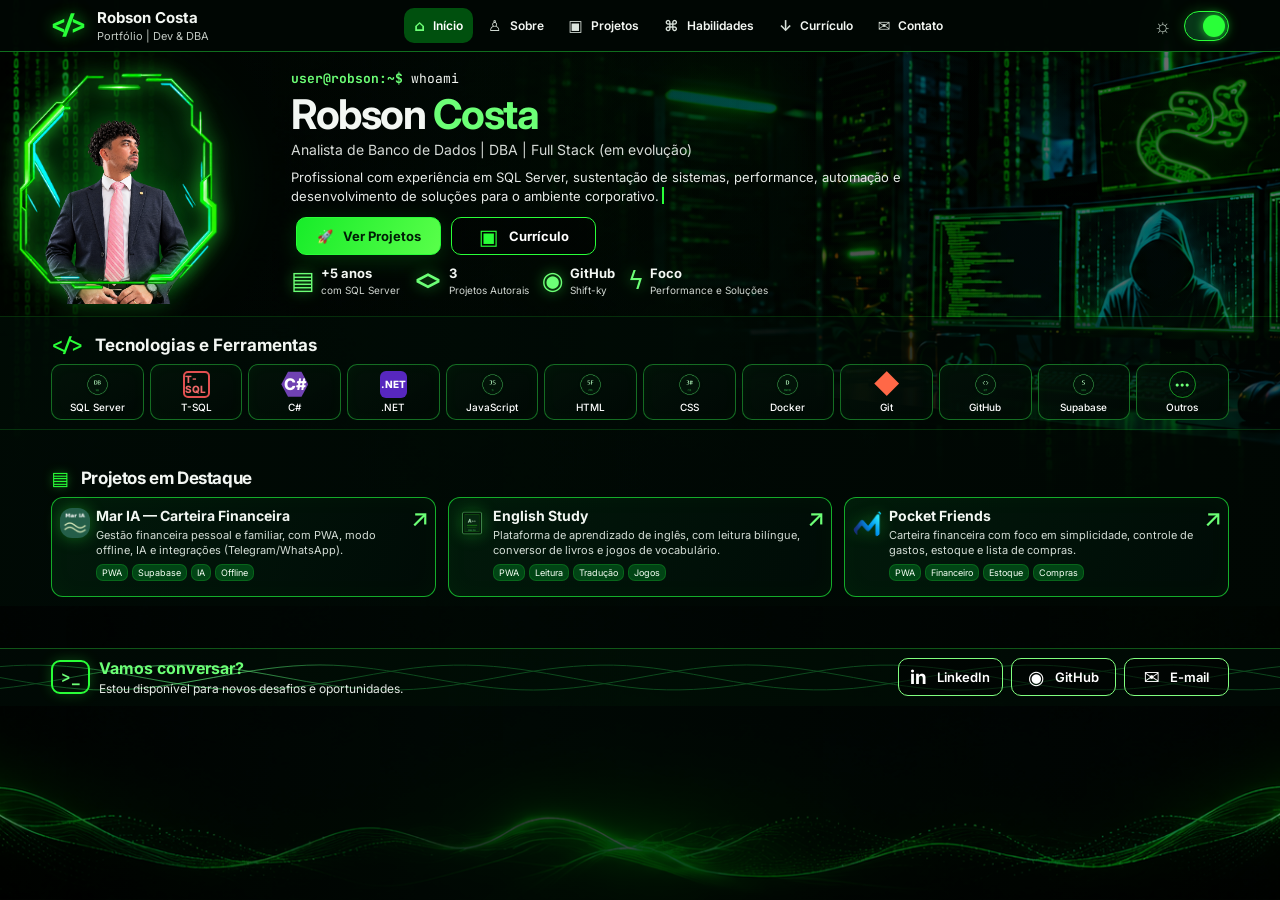
==== commit daf6823a: "Aplicar brilho verde suave nas ondas do rodapé" ====
--- a/index.html
+++ b/index.html
@@ -361,26 +361,14 @@
   pointer-events: none;
   color: #36ff68;
 }
-.footer-fibers path, .footer-fibers use {
+.footer-fibers path {
   fill: none;
-  stroke: currentColor;
   stroke-width: 1;
-}
-.footer-fibers path { vector-effect: non-scaling-stroke; }
-.fiber-tracks { opacity: .25; }
-.fiber-pulse {
-  stroke-dasharray: 7 93;
-  stroke-linecap: round;
-  filter: drop-shadow(0 0 3px currentColor);
-  animation: footer-fiber-flow 7s linear infinite;
-}
-.fiber-pulse:nth-child(2) { color: #60fbd9; animation-delay: -2.3s; }
-.fiber-pulse:nth-child(3) { animation-delay: -4.6s; }
+  vector-effect: non-scaling-stroke;
+}
+.fiber-tracks { stroke: currentColor; opacity: .25; }
+.fiber-pulse { stroke: url(#footer-fiber-glow); }
 body.light-theme .footer-fibers { opacity: .55; }
-@keyframes footer-fiber-flow {
-  from { stroke-dashoffset: 7; }
-  to { stroke-dashoffset: -93; }
-}
 @media (prefers-reduced-motion: reduce) {
   .fiber-pulse { display: none; }
 }
@@ -473,6 +461,14 @@
 
       <footer class="contact-section" id="contato">
         <svg class="footer-fibers" viewBox="0 0 1440 100" preserveAspectRatio="none" aria-hidden="true" focusable="false">
+          <defs>
+            <linearGradient id="footer-fiber-glow" gradientUnits="userSpaceOnUse" x1="-360" x2="0" y1="0" y2="0">
+              <stop offset="0" stop-color="#7bff90" stop-opacity="0" />
+              <stop offset=".5" stop-color="#7bff90" stop-opacity=".52" />
+              <stop offset="1" stop-color="#7bff90" stop-opacity="0" />
+              <animateTransform attributeName="gradientTransform" type="translate" from="0 0" to="1800 0" dur="6s" repeatCount="indefinite" />
+            </linearGradient>
+          </defs>
           <g class="fiber-tracks">
             <path id="footer-fiber-1" pathLength="100" d="M0 50.0 C40 61.5 80 72.0 120 72.0 C160 72.0 200 61.5 240 50.0 C280 38.5 320 28.0 360 28.0 C400 28.0 440 38.5 480 50.0 C520 61.5 560 72.0 600 72.0 C640 72.0 680 61.5 720 50.0 C760 38.5 800 28.0 840 28.0 C880 28.0 920 38.5 960 50.0 C1000 61.5 1040 72.0 1080 72.0 C1120 72.0 1160 61.5 1200 50.0 C1240 38.5 1280 28.0 1320 28.0 C1360 28.0 1400 38.5 1440 50.0" />
             <path id="footer-fiber-2" pathLength="100" d="M0 69.1 C40 63.3 80 49.0 120 39.0 C160 29.0 200 25.2 240 30.9 C280 36.7 320 51.0 360 61.0 C400 71.0 440 74.8 480 69.1 C520 63.3 560 49.0 600 39.0 C640 29.0 680 25.2 720 30.9 C760 36.7 800 51.0 840 61.0 C880 71.0 920 74.8 960 69.1 C1000 63.3 1040 49.0 1080 39.0 C1120 29.0 1160 25.2 1200 30.9 C1240 36.7 1280 51.0 1320 61.0 C1360 71.0 1400 74.8 1440 69.1" />
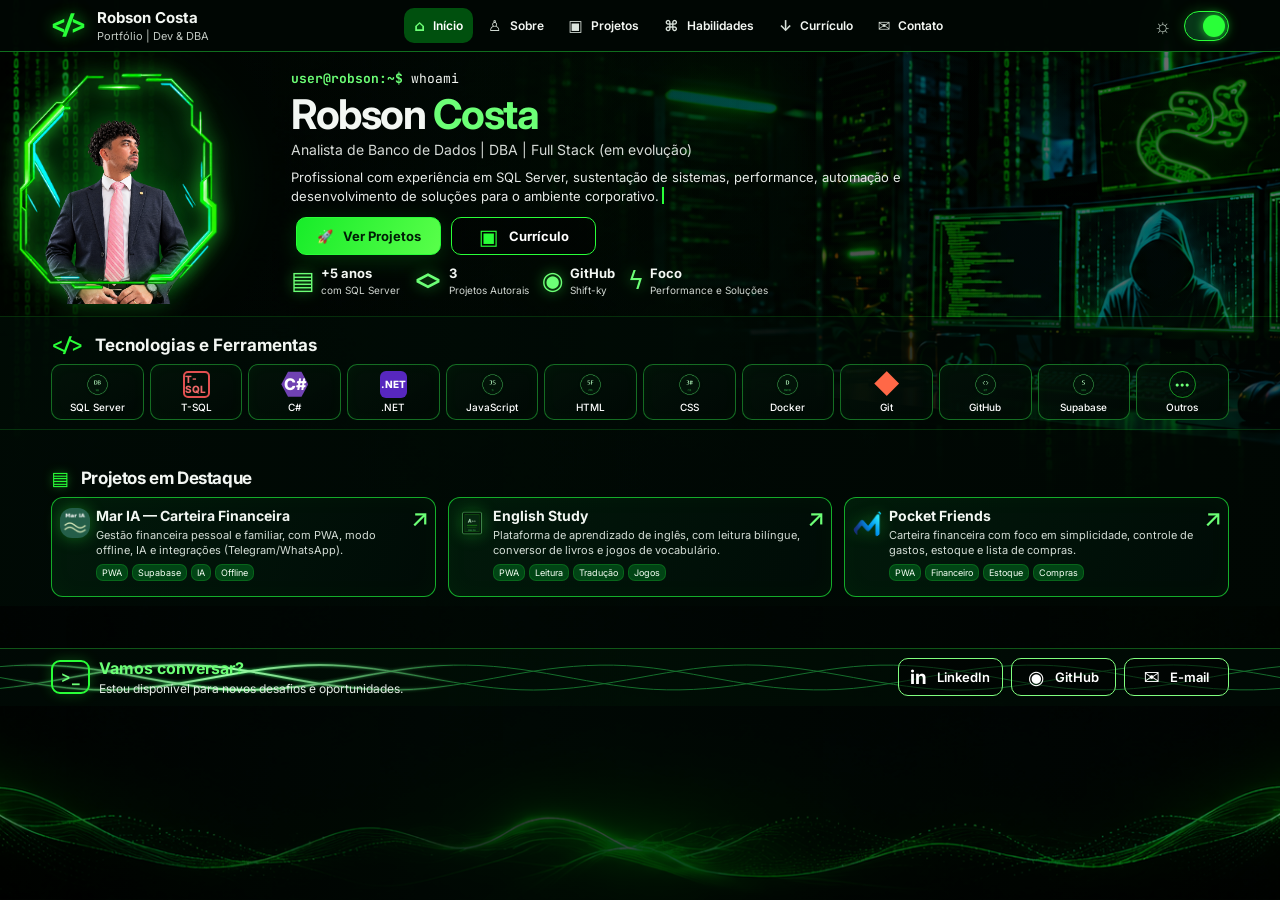
==== commit fefe8066: "Corrigir visibilidade do brilho nas ondas do rodapé" ====
--- a/index.html
+++ b/index.html
@@ -363,14 +363,20 @@
 }
 .footer-fibers path {
   fill: none;
-  stroke-width: 1;
   vector-effect: non-scaling-stroke;
 }
-.fiber-tracks { stroke: currentColor; opacity: .25; }
-.fiber-pulse { stroke: url(#footer-fiber-glow); }
-body.light-theme .footer-fibers { opacity: .55; }
+.fiber-tracks { stroke: currentColor; opacity: .4; }
+.fiber-glow { stroke: #9effa9; filter: drop-shadow(0 0 3px #39ff6a); }
+.fiber-glow use { stroke-width: 2; }
+.fiber-sweep { animation: footer-fiber-sweep 3.6s linear infinite; }
+body.light-theme .footer-fibers { color: #148c3a; }
+body.light-theme .fiber-glow { stroke: #159740; }
+@keyframes footer-fiber-sweep {
+  from { transform: translateX(-520px); }
+  to { transform: translateX(1440px); }
+}
 @media (prefers-reduced-motion: reduce) {
-  .fiber-pulse { display: none; }
+  .fiber-sweep { animation: none; transform: translateX(460px); }
 }
 
 </style>
@@ -462,21 +468,28 @@
       <footer class="contact-section" id="contato">
         <svg class="footer-fibers" viewBox="0 0 1440 100" preserveAspectRatio="none" aria-hidden="true" focusable="false">
           <defs>
-            <linearGradient id="footer-fiber-glow" gradientUnits="userSpaceOnUse" x1="-360" x2="0" y1="0" y2="0">
-              <stop offset="0" stop-color="#7bff90" stop-opacity="0" />
-              <stop offset=".5" stop-color="#7bff90" stop-opacity=".52" />
-              <stop offset="1" stop-color="#7bff90" stop-opacity="0" />
-              <animateTransform attributeName="gradientTransform" type="translate" from="0 0" to="1800 0" dur="6s" repeatCount="indefinite" />
-            </linearGradient>
-          </defs>
-          <g class="fiber-tracks">
             <path id="footer-fiber-1" pathLength="100" d="M0 50.0 C40 61.5 80 72.0 120 72.0 C160 72.0 200 61.5 240 50.0 C280 38.5 320 28.0 360 28.0 C400 28.0 440 38.5 480 50.0 C520 61.5 560 72.0 600 72.0 C640 72.0 680 61.5 720 50.0 C760 38.5 800 28.0 840 28.0 C880 28.0 920 38.5 960 50.0 C1000 61.5 1040 72.0 1080 72.0 C1120 72.0 1160 61.5 1200 50.0 C1240 38.5 1280 28.0 1320 28.0 C1360 28.0 1400 38.5 1440 50.0" />
             <path id="footer-fiber-2" pathLength="100" d="M0 69.1 C40 63.3 80 49.0 120 39.0 C160 29.0 200 25.2 240 30.9 C280 36.7 320 51.0 360 61.0 C400 71.0 440 74.8 480 69.1 C520 63.3 560 49.0 600 39.0 C640 29.0 680 25.2 720 30.9 C760 36.7 800 51.0 840 61.0 C880 71.0 920 74.8 960 69.1 C1000 63.3 1040 49.0 1080 39.0 C1120 29.0 1160 25.2 1200 30.9 C1240 36.7 1280 51.0 1320 61.0 C1360 71.0 1400 74.8 1440 69.1" />
             <path id="footer-fiber-3" pathLength="100" d="M0 30.9 C40 25.2 80 29.0 120 39.0 C160 49.0 200 63.3 240 69.1 C280 74.8 320 71.0 360 61.0 C400 51.0 440 36.7 480 30.9 C520 25.2 560 29.0 600 39.0 C640 49.0 680 63.3 720 69.1 C760 74.8 800 71.0 840 61.0 C880 51.0 920 36.7 960 30.9 C1000 25.2 1040 29.0 1080 39.0 C1120 49.0 1160 63.3 1200 69.1 C1240 74.8 1280 71.0 1320 61.0 C1360 51.0 1400 36.7 1440 30.9" />
+            <linearGradient id="footer-fiber-feather">
+              <stop offset="0" stop-color="white" stop-opacity="0" />
+              <stop offset=".5" stop-color="white" />
+              <stop offset="1" stop-color="white" stop-opacity="0" />
+            </linearGradient>
+            <mask id="footer-fiber-mask" maskUnits="userSpaceOnUse" x="0" y="0" width="1440" height="100">
+              <rect class="fiber-sweep" width="520" height="100" fill="url(#footer-fiber-feather)" />
+            </mask>
+          </defs>
+          <g class="fiber-tracks">
+            <use href="#footer-fiber-1" />
+            <use href="#footer-fiber-2" />
+            <use href="#footer-fiber-3" />
           </g>
-          <use class="fiber-pulse" href="#footer-fiber-1" />
-          <use class="fiber-pulse" href="#footer-fiber-2" />
-          <use class="fiber-pulse" href="#footer-fiber-3" />
+          <g class="fiber-glow" mask="url(#footer-fiber-mask)">
+            <use href="#footer-fiber-1" />
+            <use href="#footer-fiber-2" />
+            <use href="#footer-fiber-3" />
+          </g>
         </svg>
         <img class="wave-divider" src="dividers/neon-wave-divider.png" alt="" aria-hidden="true" />
         <div class="contact-intro"><span class="terminal-icon" aria-hidden="true">&gt;_</span><div><h2>Vamos conversar?</h2><p>Estou disponível para novos desafios e oportunidades.</p></div></div>
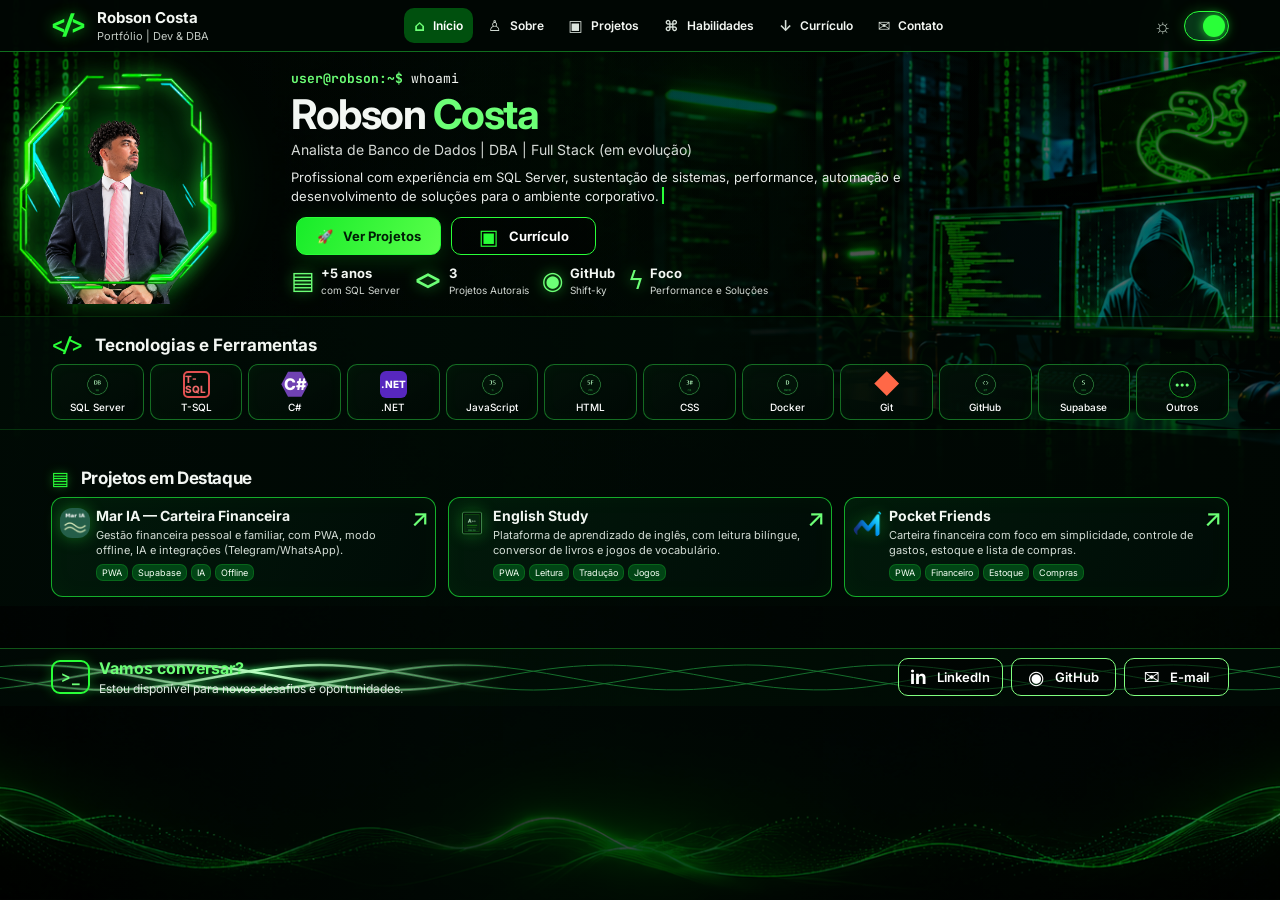
==== commit 48ca169e: "Tornar visível o movimento do brilho nas ondas do rodapé" ====
--- a/index.html
+++ b/index.html
@@ -366,17 +366,27 @@
   vector-effect: non-scaling-stroke;
 }
 .fiber-tracks { stroke: currentColor; opacity: .4; }
-.fiber-glow { stroke: #9effa9; filter: drop-shadow(0 0 3px #39ff6a); }
-.fiber-glow use { stroke-width: 2; }
-.fiber-sweep { animation: footer-fiber-sweep 3.6s linear infinite; }
+.footer-fibers-highlight {
+  stroke: #b9ffc1;
+  stroke-width: 2.5;
+  filter: drop-shadow(0 0 3px #36ff68);
+  mask-image: linear-gradient(90deg, transparent, #000 50%, transparent);
+  mask-size: 40% 100%;
+  mask-repeat: no-repeat;
+  animation: footer-fiber-highlight 3.4s linear infinite;
+}
 body.light-theme .footer-fibers { color: #148c3a; }
-body.light-theme .fiber-glow { stroke: #159740; }
-@keyframes footer-fiber-sweep {
-  from { transform: translateX(-520px); }
-  to { transform: translateX(1440px); }
+body.light-theme .footer-fibers-highlight { stroke: #159740; }
+@keyframes footer-fiber-highlight {
+  from { mask-position: -67% 0; }
+  to { mask-position: 167% 0; }
 }
 @media (prefers-reduced-motion: reduce) {
-  .fiber-sweep { animation: none; transform: translateX(460px); }
+  .footer-fibers-highlight {
+    opacity: .65;
+    animation-duration: 6s !important;
+    animation-iteration-count: infinite !important;
+  }
 }
 
 </style>
@@ -466,30 +476,15 @@
       </section>
 
       <footer class="contact-section" id="contato">
-        <svg class="footer-fibers" viewBox="0 0 1440 100" preserveAspectRatio="none" aria-hidden="true" focusable="false">
-          <defs>
-            <path id="footer-fiber-1" pathLength="100" d="M0 50.0 C40 61.5 80 72.0 120 72.0 C160 72.0 200 61.5 240 50.0 C280 38.5 320 28.0 360 28.0 C400 28.0 440 38.5 480 50.0 C520 61.5 560 72.0 600 72.0 C640 72.0 680 61.5 720 50.0 C760 38.5 800 28.0 840 28.0 C880 28.0 920 38.5 960 50.0 C1000 61.5 1040 72.0 1080 72.0 C1120 72.0 1160 61.5 1200 50.0 C1240 38.5 1280 28.0 1320 28.0 C1360 28.0 1400 38.5 1440 50.0" />
-            <path id="footer-fiber-2" pathLength="100" d="M0 69.1 C40 63.3 80 49.0 120 39.0 C160 29.0 200 25.2 240 30.9 C280 36.7 320 51.0 360 61.0 C400 71.0 440 74.8 480 69.1 C520 63.3 560 49.0 600 39.0 C640 29.0 680 25.2 720 30.9 C760 36.7 800 51.0 840 61.0 C880 71.0 920 74.8 960 69.1 C1000 63.3 1040 49.0 1080 39.0 C1120 29.0 1160 25.2 1200 30.9 C1240 36.7 1280 51.0 1320 61.0 C1360 71.0 1400 74.8 1440 69.1" />
-            <path id="footer-fiber-3" pathLength="100" d="M0 30.9 C40 25.2 80 29.0 120 39.0 C160 49.0 200 63.3 240 69.1 C280 74.8 320 71.0 360 61.0 C400 51.0 440 36.7 480 30.9 C520 25.2 560 29.0 600 39.0 C640 49.0 680 63.3 720 69.1 C760 74.8 800 71.0 840 61.0 C880 51.0 920 36.7 960 30.9 C1000 25.2 1040 29.0 1080 39.0 C1120 49.0 1160 63.3 1200 69.1 C1240 74.8 1280 71.0 1320 61.0 C1360 51.0 1400 36.7 1440 30.9" />
-            <linearGradient id="footer-fiber-feather">
-              <stop offset="0" stop-color="white" stop-opacity="0" />
-              <stop offset=".5" stop-color="white" />
-              <stop offset="1" stop-color="white" stop-opacity="0" />
-            </linearGradient>
-            <mask id="footer-fiber-mask" maskUnits="userSpaceOnUse" x="0" y="0" width="1440" height="100">
-              <rect class="fiber-sweep" width="520" height="100" fill="url(#footer-fiber-feather)" />
-            </mask>
-          </defs>
-          <g class="fiber-tracks">
-            <use href="#footer-fiber-1" />
-            <use href="#footer-fiber-2" />
-            <use href="#footer-fiber-3" />
-          </g>
-          <g class="fiber-glow" mask="url(#footer-fiber-mask)">
-            <use href="#footer-fiber-1" />
-            <use href="#footer-fiber-2" />
-            <use href="#footer-fiber-3" />
-          </g>
+        <svg class="footer-fibers fiber-tracks" viewBox="0 0 1440 100" preserveAspectRatio="none" aria-hidden="true" focusable="false">
+          <path d="M0 50.0 C40 61.5 80 72.0 120 72.0 C160 72.0 200 61.5 240 50.0 C280 38.5 320 28.0 360 28.0 C400 28.0 440 38.5 480 50.0 C520 61.5 560 72.0 600 72.0 C640 72.0 680 61.5 720 50.0 C760 38.5 800 28.0 840 28.0 C880 28.0 920 38.5 960 50.0 C1000 61.5 1040 72.0 1080 72.0 C1120 72.0 1160 61.5 1200 50.0 C1240 38.5 1280 28.0 1320 28.0 C1360 28.0 1400 38.5 1440 50.0" />
+          <path d="M0 69.1 C40 63.3 80 49.0 120 39.0 C160 29.0 200 25.2 240 30.9 C280 36.7 320 51.0 360 61.0 C400 71.0 440 74.8 480 69.1 C520 63.3 560 49.0 600 39.0 C640 29.0 680 25.2 720 30.9 C760 36.7 800 51.0 840 61.0 C880 71.0 920 74.8 960 69.1 C1000 63.3 1040 49.0 1080 39.0 C1120 29.0 1160 25.2 1200 30.9 C1240 36.7 1280 51.0 1320 61.0 C1360 71.0 1400 74.8 1440 69.1" />
+          <path d="M0 30.9 C40 25.2 80 29.0 120 39.0 C160 49.0 200 63.3 240 69.1 C280 74.8 320 71.0 360 61.0 C400 51.0 440 36.7 480 30.9 C520 25.2 560 29.0 600 39.0 C640 49.0 680 63.3 720 69.1 C760 74.8 800 71.0 840 61.0 C880 51.0 920 36.7 960 30.9 C1000 25.2 1040 29.0 1080 39.0 C1120 49.0 1160 63.3 1200 69.1 C1240 74.8 1280 71.0 1320 61.0 C1360 51.0 1400 36.7 1440 30.9" />
+        </svg>
+        <svg class="footer-fibers footer-fibers-highlight" viewBox="0 0 1440 100" preserveAspectRatio="none" aria-hidden="true" focusable="false">
+          <path d="M0 50.0 C40 61.5 80 72.0 120 72.0 C160 72.0 200 61.5 240 50.0 C280 38.5 320 28.0 360 28.0 C400 28.0 440 38.5 480 50.0 C520 61.5 560 72.0 600 72.0 C640 72.0 680 61.5 720 50.0 C760 38.5 800 28.0 840 28.0 C880 28.0 920 38.5 960 50.0 C1000 61.5 1040 72.0 1080 72.0 C1120 72.0 1160 61.5 1200 50.0 C1240 38.5 1280 28.0 1320 28.0 C1360 28.0 1400 38.5 1440 50.0" />
+          <path d="M0 69.1 C40 63.3 80 49.0 120 39.0 C160 29.0 200 25.2 240 30.9 C280 36.7 320 51.0 360 61.0 C400 71.0 440 74.8 480 69.1 C520 63.3 560 49.0 600 39.0 C640 29.0 680 25.2 720 30.9 C760 36.7 800 51.0 840 61.0 C880 71.0 920 74.8 960 69.1 C1000 63.3 1040 49.0 1080 39.0 C1120 29.0 1160 25.2 1200 30.9 C1240 36.7 1280 51.0 1320 61.0 C1360 71.0 1400 74.8 1440 69.1" />
+          <path d="M0 30.9 C40 25.2 80 29.0 120 39.0 C160 49.0 200 63.3 240 69.1 C280 74.8 320 71.0 360 61.0 C400 51.0 440 36.7 480 30.9 C520 25.2 560 29.0 600 39.0 C640 49.0 680 63.3 720 69.1 C760 74.8 800 71.0 840 61.0 C880 51.0 920 36.7 960 30.9 C1000 25.2 1040 29.0 1080 39.0 C1120 49.0 1160 63.3 1200 69.1 C1240 74.8 1280 71.0 1320 61.0 C1360 51.0 1400 36.7 1440 30.9" />
         </svg>
         <img class="wave-divider" src="dividers/neon-wave-divider.png" alt="" aria-hidden="true" />
         <div class="contact-intro"><span class="terminal-icon" aria-hidden="true">&gt;_</span><div><h2>Vamos conversar?</h2><p>Estou disponível para novos desafios e oportunidades.</p></div></div>
